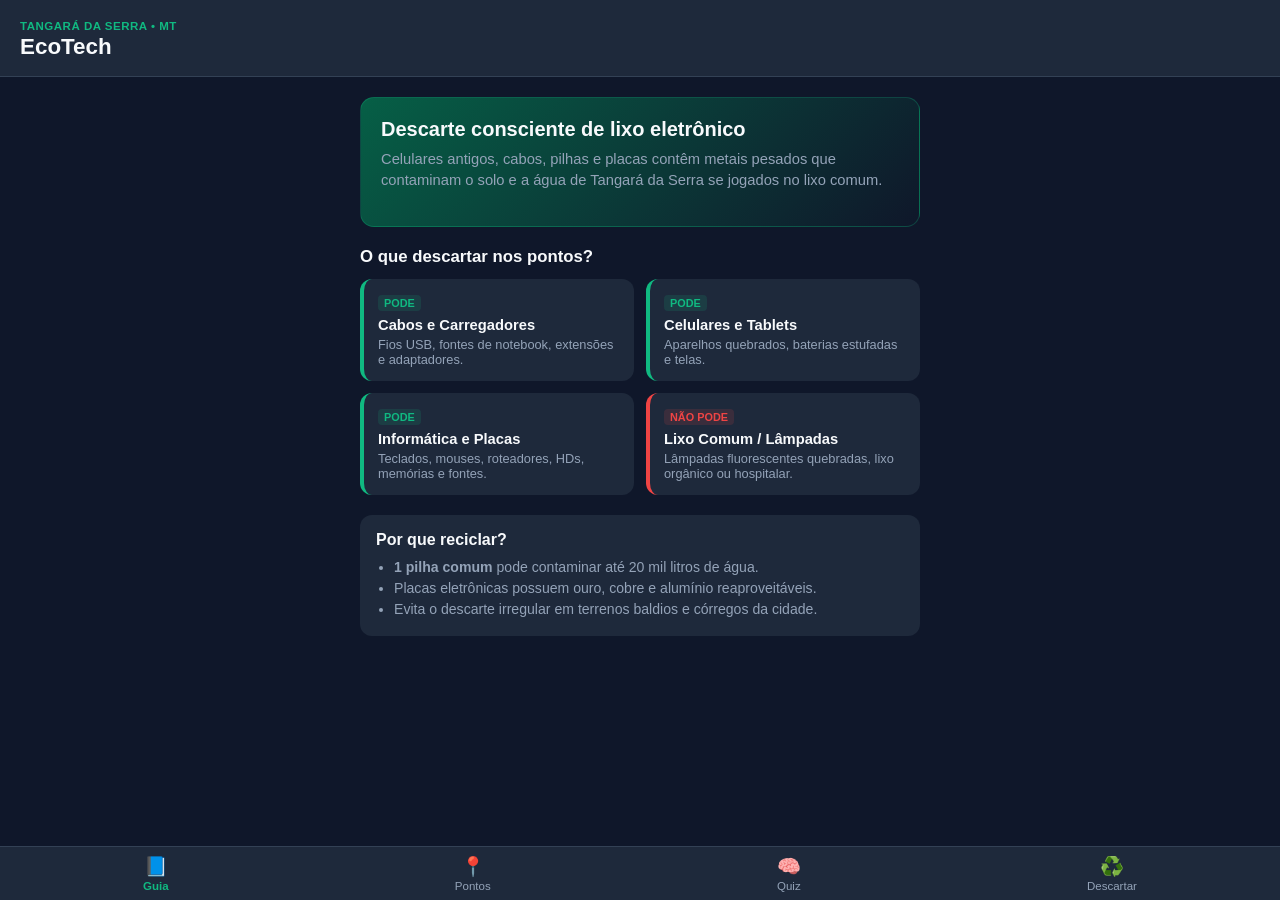
==== index.html @ 79f4b984 "Versao inicial do app EcoTech" ====
<!DOCTYPE html>
<html lang="pt-BR">

<head>
    <meta charset="UTF-8" />
    <meta name="viewport" content="width=device-width, initial-scale=1.0, maximum-scale=1.0, user-scalable=no" />
    <meta name="theme-color" content="#0f172a" />
    <title>EcoTech TGA — Lixo Eletrônico</title>
    <link rel="manifest" href="manifest.json" />
    <link rel="stylesheet" href="style.css" />
</head>

<body>
    <header class="app-header">
        <div class="header-info">
            <span class="badge">Tangará da Serra • MT</span>
            <h1>EcoTech</h1>
        </div>
        <button id="btnInstall" class="btn-install hidden">Instalar App</button>
    </header>

    <main id="app-content">
        <!-- ABA 1: INÍCIO / GUIA -->
        <section id="tab-guia" class="tab-view active">
            <div class="hero-card">
                <h2>Descarte consciente de lixo eletrônico</h2>
                <p>Celulares antigos, cabos, pilhas e placas contêm metais pesados que contaminam o solo e a água de
                    Tangará da Serra se jogados no lixo comum.</p>
            </div>

            <h3>O que descartar nos pontos?</h3>
            <div class="grid-cards">
                <div class="info-card ok">
                    <span class="tag">PODE</span>
                    <h4>Cabos e Carregadores</h4>
                    <p>Fios USB, fontes de notebook, extensões e adaptadores.</p>
                </div>
                <div class="info-card ok">
                    <span class="tag">PODE</span>
                    <h4>Celulares e Tablets</h4>
                    <p>Aparelhos quebrados, baterias estufadas e telas.</p>
                </div>
                <div class="info-card ok">
                    <span class="tag">PODE</span>
                    <h4>Informática e Placas</h4>
                    <p>Teclados, mouses, roteadores, HDs, memórias e fontes.</p>
                </div>
                <div class="info-card no">
                    <span class="tag">NÃO PODE</span>
                    <h4>Lixo Comum / Lâmpadas</h4>
                    <p>Lâmpadas fluorescentes quebradas, lixo orgânico ou hospitalar.</p>
                </div>
            </div>

            <div class="impact-box">
                <h4>Por que reciclar?</h4>
                <ul>
                    <li><strong>1 pilha comum</strong> pode contaminar até 20 mil litros de água.</li>
                    <li>Placas eletrônicas possuem ouro, cobre e alumínio reaproveitáveis.</li>
                    <li>Evita o descarte irregular em terrenos baldios e córregos da cidade.</li>
                </ul>
            </div>
        </section>

        <!-- ABA 2: PONTOS DE COLETA EM TANGARÁ -->
        <section id="tab-pontos" class="tab-view">
            <h2>Pontos de Coleta — Tangará da Serra</h2>
            <p class="subtitle">Locais para entrega voluntária de resíduos eletroeletrônicos na cidade:</p>

            <div class="point-card">
                <div class="point-header">
                    <span class="point-type">Ponto Oficial / Público</span>
                    <h3>SAMAE / Ecopontos Municipais</h3>
                </div>
                <p>Recebimento de pequenos volumes de eletroeletrônicos e resíduos domésticos nos setores da cidade
                    (limite de 1m³ por CPF/dia).</p>
                <a href="https://www.google.com/maps/search/SAMAE+Tangara+da+Serra+MT" target="_blank"
                    class="btn-map">Abrir no Google Maps</a>
            </div>

            <div class="point-card">
                <div class="point-header">
                    <span class="point-type">Ponto Educacional / Parceiro</span>
                    <h3>IFMT / UNEMAT / Escolas Parceiras</h3>
                </div>
                <p>Pontos de entrega voluntária vinculados às campanhas de educação ambiental e coleta seletiva (Recytec
                    / instituições locais).</p>
                <a href="https://www.google.com/maps/search/IFMT+Tangara+da+Serra+MT" target="_blank"
                    class="btn-map">Abrir no Google Maps</a>
            </div>

            <div class="point-card">
                <div class="point-header">
                    <span class="point-type">Ponto Projeto EcoTech</span>
                    <h3>Caixa Coletora — Polo / Parceiro Local</h3>
                </div>
                <p>Ponto temporário de arrecadação de cabos, pilhas, carregadores e pequenos periféricos para destinação
                    ambientalmente correta.</p>
                <a href="https://www.google.com/maps/search/Centro+Tangara+da+Serra+MT" target="_blank"
                    class="btn-map">Ver Localização</a>
            </div>
        </section>

        <!-- ABA 3: QUIZ EDUCATIVO -->
        <section id="tab-quiz" class="tab-view">
            <h2>Quiz EcoTech</h2>
            <p class="subtitle">Teste seus conhecimentos sobre lixo eletrônico (5 perguntas rápidas):</p>

            <div id="quiz-container" class="card-box">
                <div id="quiz-progress">Pergunta 1 de 5</div>
                <h3 id="quiz-question">Carregando...</h3>
                <div id="quiz-options" class="options-list"></div>
                <div id="quiz-feedback" class="feedback hidden"></div>
                <button id="btn-next-question" class="btn-primary hidden">Próxima Pergunta</button>
            </div>

            <div id="quiz-result" class="card-box hidden">
                <h3>Resultado Final</h3>
                <p id="quiz-score-text"></p>
                <button id="btn-restart-quiz" class="btn-primary">Refazer Quiz</button>
            </div>
        </section>

        <!-- ABA 4: REGISTRO DE DESCARTE -->
        <section id="tab-registro" class="tab-view">
            <h2>Registrar Descarte</h2>
            <p class="subtitle">Vai levar algum item ao ponto de coleta em Tangará da Serra? Registre aqui para
                contabilizarmos o impacto do projeto:</p>

            <form id="discard-form" class="card-box">
                <label>Bairro em Tangará da Serra:</label>
                <input type="text" id="bairro" placeholder="Ex: Centro, Vila Alta, Jardim Europa..." required />

                <label>O que você vai descartar?</label>
                <div class="checkbox-group">
                    <label><input type="checkbox" name="item" value="Cabos/Carregadores" /> Cabos e Carregadores</label>
                    <label><input type="checkbox" name="item" value="Pilhas/Baterias" /> Pilhas e Baterias</label>
                    <label><input type="checkbox" name="item" value="Celular/Tablet" /> Celular ou Tablet</label>
                    <label><input type="checkbox" name="item" value="Periféricos/Placas" /> Mouse, Teclado ou
                        Placas</label>
                </div>

                <label>Quantidade aproximada de peças:</label>
                <input type="number" id="qtd" min="1" max="100" value="1" required />

                <button type="submit" class="btn-primary">Confirmar Registro</button>
            </form>

            <div class="stats-card">
                <h4>Impacto Registrado no App</h4>
                <p><strong id="total-registros">0</strong> descartes registrados pela comunidade</p>
                <p><strong id="total-pecas">0</strong> peças encaminhadas para descarte correto</p>
            </div>
        </section>
    </main>

    <!-- NAVEGAÇÃO INFERIOR ESTILO APP -->
    <nav class="bottom-nav">
        <button class="nav-btn active" data-target="tab-guia">
            <span>📘</span>
            <small>Guia</small>
        </button>
        <button class="nav-btn" data-target="tab-pontos">
            <span>📍</span>
            <small>Pontos</small>
        </button>
        <button class="nav-btn" data-target="tab-quiz">
            <span>🧠</span>
            <small>Quiz</small>
        </button>
        <button class="nav-btn" data-target="tab-registro">
            <span>♻️</span>
            <small>Descartar</small>
        </button>
    </nav>

    <script src="app.js"></script>
</body>

</html>
---- style.css ----
:root {
    --bg: #0f172a;
    --surface: #1e293b;
    --primary: #10b981;
    --primary-dark: #059669;
    --text: #f8fafc;
    --muted: #94a3b8;
    --danger: #ef4444;
}

* {
    box-sizing: border-box;
    margin: 0;
    padding: 0;
    font-family: -apple-system, BlinkMacSystemFont, "Segoe UI", Roboto, sans-serif;
}

body {
    background-color: var(--bg);
    color: var(--text);
    padding-bottom: 80px;
}

.app-header {
    background: var(--surface);
    padding: 16px 20px;
    display: flex;
    justify-content: space-between;
    align-items: center;
    border-bottom: 1px solid #334155;
    position: sticky;
    top: 0;
    z-index: 10;
}

.badge {
    font-size: 0.72rem;
    color: var(--primary);
    font-weight: 700;
    text-transform: uppercase;
    letter-spacing: 0.5px;
}

.app-header h1 {
    font-size: 1.4rem;
}

.btn-install {
    background: var(--primary);
    color: #022c22;
    border: none;
    padding: 8px 12px;
    border-radius: 8px;
    font-weight: 700;
    font-size: 0.8rem;
    cursor: pointer;
}

.hidden {
    display: none !important;
}

main {
    padding: 20px;
    max-width: 600px;
    margin: 0 auto;
}

.tab-view {
    display: none;
    animation: fadeIn 0.2s ease-in;
}

.tab-view.active {
    display: block;
}

@keyframes fadeIn {
    from {
        opacity: 0;
        transform: translateY(4px);
    }

    to {
        opacity: 1;
        transform: translateY(0);
    }
}

.hero-card {
    background: linear-gradient(135deg, #065f46, #0f172a);
    border: 1px solid #10b98144;
    padding: 20px;
    border-radius: 14px;
    margin-bottom: 20px;
}

.hero-card h2 {
    font-size: 1.25rem;
    margin-bottom: 8px;
}

.hero-card p,
.subtitle {
    color: var(--muted);
    font-size: 0.92rem;
    line-height: 1.45;
    margin-bottom: 14px;
}

h3 {
    margin-bottom: 12px;
    font-size: 1.05rem;
}

.grid-cards {
    display: grid;
    grid-template-columns: 1fr 1fr;
    gap: 12px;
    margin-bottom: 20px;
}

.info-card {
    background: var(--surface);
    padding: 14px;
    border-radius: 12px;
    border-left: 4px solid var(--primary);
}

.info-card.no {
    border-left-color: var(--danger);
}

.tag {
    font-size: 0.68rem;
    font-weight: 800;
    padding: 2px 6px;
    border-radius: 4px;
    background: #10b98122;
    color: var(--primary);
    display: inline-block;
    margin-bottom: 6px;
}

.info-card.no .tag {
    background: #ef444422;
    color: var(--danger);
}

.info-card h4 {
    font-size: 0.92rem;
    margin-bottom: 4px;
}

.info-card p {
    font-size: 0.8rem;
    color: var(--muted);
}

.impact-box,
.card-box,
.point-card,
.stats-card {
    background: var(--surface);
    padding: 16px;
    border-radius: 12px;
    margin-bottom: 14px;
}

.impact-box ul {
    padding-left: 18px;
    margin-top: 8px;
    color: var(--muted);
    font-size: 0.88rem;
    line-height: 1.5;
}

.point-type {
    font-size: 0.72rem;
    color: var(--primary);
    font-weight: 700;
}

.point-card h3 {
    margin: 4px 0 8px;
}

.point-card p {
    font-size: 0.88rem;
    color: var(--muted);
    margin-bottom: 12px;
}

.btn-map,
.btn-primary {
    display: inline-block;
    width: 100%;
    text-align: center;
    background: var(--primary);
    color: #022c22;
    font-weight: 700;
    text-decoration: none;
    padding: 12px;
    border-radius: 10px;
    border: none;
    font-size: 0.95rem;
    cursor: pointer;
    margin-top: 8px;
}

/* QUIZ */
#quiz-progress {
    font-size: 0.8rem;
    color: var(--primary);
    margin-bottom: 8px;
    font-weight: 600;
}

.options-list {
    display: flex;
    flex-direction: column;
    gap: 8px;
    margin: 14px 0;
}

.option-btn {
    background: #0f172a;
    color: var(--text);
    border: 1px solid #334155;
    padding: 12px;
    border-radius: 8px;
    text-align: left;
    cursor: pointer;
    font-size: 0.9rem;
}

.option-btn.correct {
    border-color: var(--primary);
    background: #065f46;
}

.option-btn.wrong {
    border-color: var(--danger);
    background: #7f1d1d;
}

.feedback {
    font-size: 0.88rem;
    padding: 10px;
    border-radius: 8px;
    background: #0f172a;
    margin-bottom: 10px;
}

/* FORMULÁRIO */
form label {
    display: block;
    font-size: 0.88rem;
    margin: 10px 0 6px;
    font-weight: 600;
}

input[type="text"],
input[type="number"] {
    width: 100%;
    padding: 10px;
    border-radius: 8px;
    border: 1px solid #334155;
    background: #0f172a;
    color: var(--text);
}

.checkbox-group label {
    font-weight: 400;
    display: flex;
    align-items: center;
    gap: 8px;
    margin: 6px 0;
}

/* NAVEGAÇÃO INFERIOR */
.bottom-nav {
    position: fixed;
    bottom: 0;
    left: 0;
    right: 0;
    background: var(--surface);
    border-top: 1px solid #334155;
    display: flex;
    justify-content: space-around;
    padding: 8px 0;
    z-index: 20;
}

.nav-btn {
    background: none;
    border: none;
    color: var(--muted);
    display: flex;
    flex-direction: column;
    align-items: center;
    gap: 2px;
    font-size: 1.2rem;
    cursor: pointer;
}

.nav-btn small {
    font-size: 0.72rem;
}

.nav-btn.active {
    color: var(--primary);
    font-weight: 700;
}
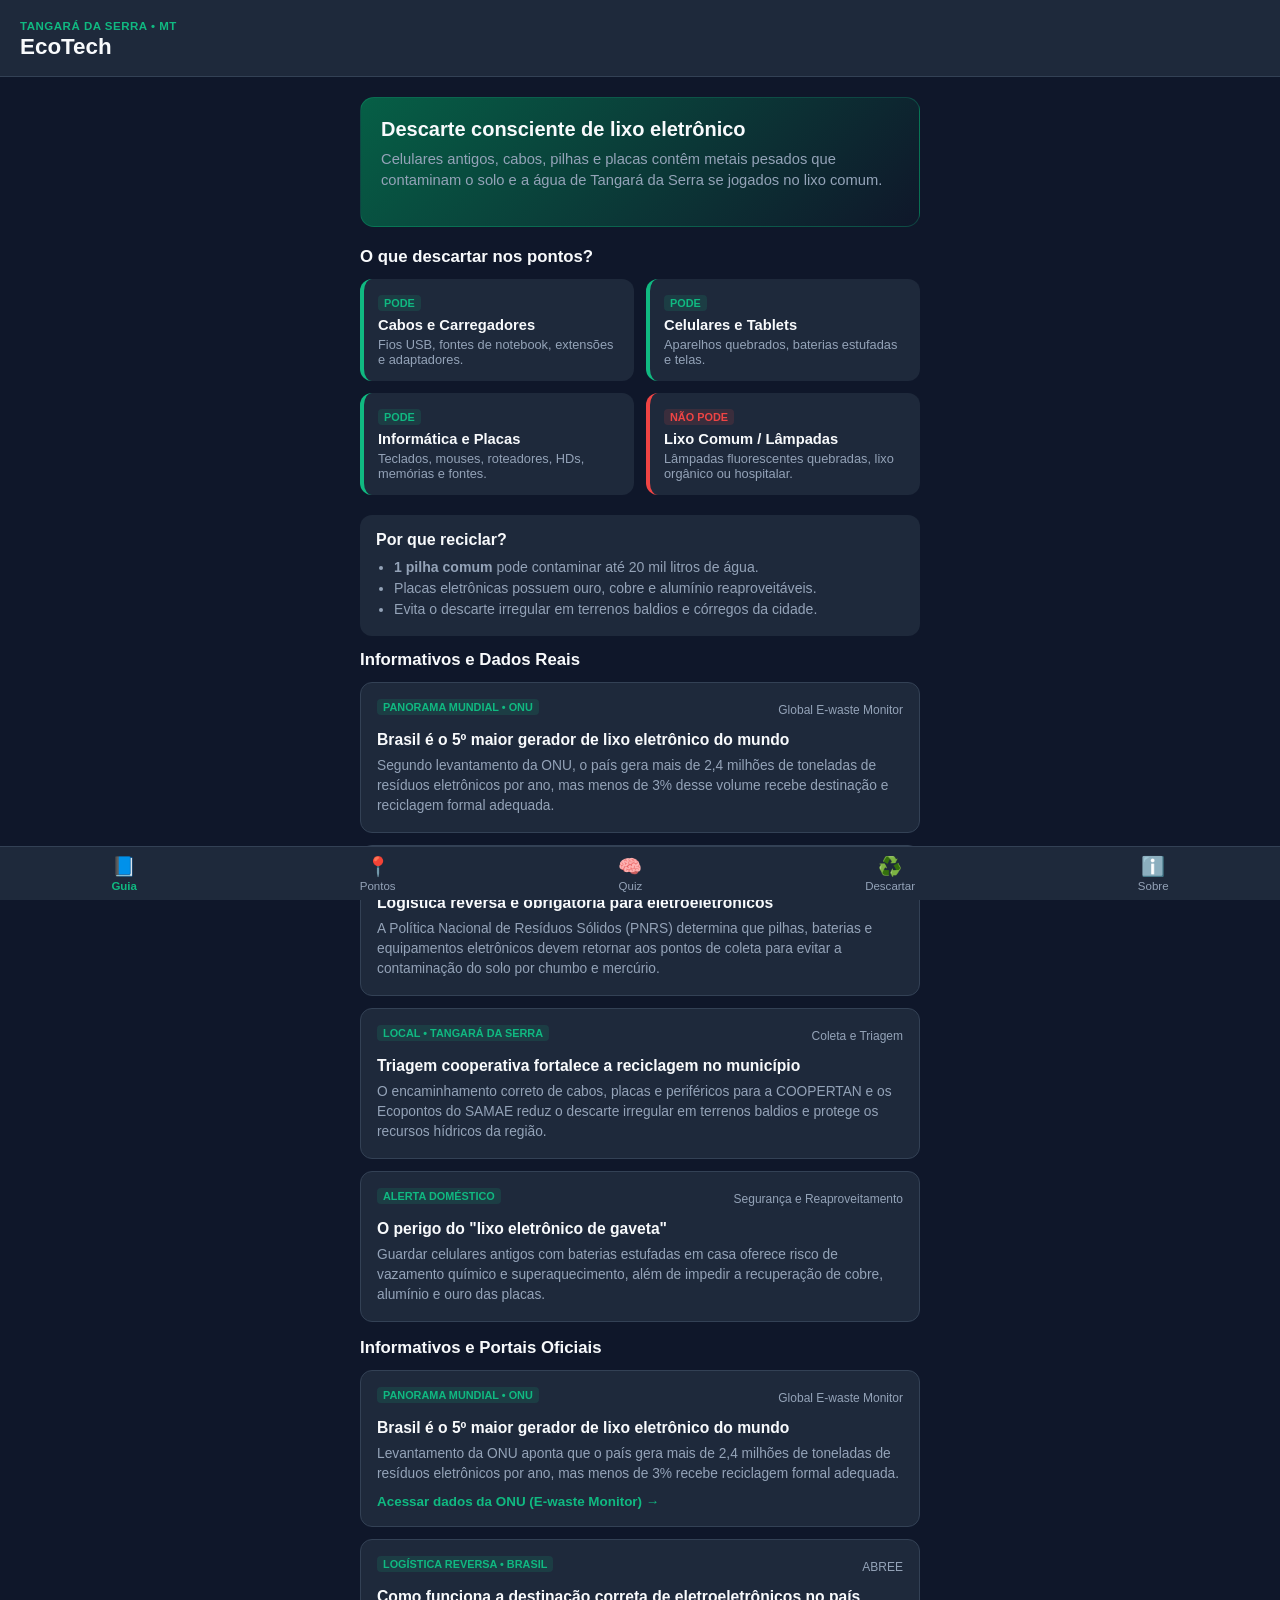
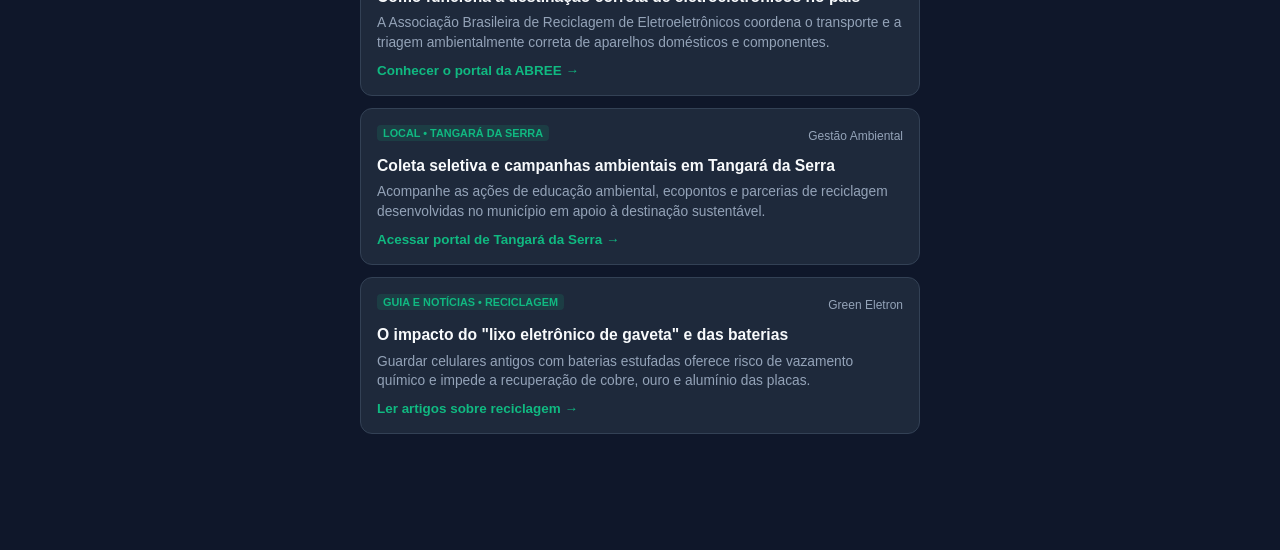
==== commit a994ab5f: "Atualização" ====
--- a/index.html
+++ b/index.html
@@ -62,11 +62,117 @@
             </div>
         </section>
 
+        <h3>Informativos e Dados Reais</h3>
+        <div class="news-list">
+            <article class="news-card">
+                <div class="news-meta">
+                    <span class="tag">PANORAMA MUNDIAL • ONU</span>
+                    <small>Global E-waste Monitor</small>
+                </div>
+                <h4>Brasil é o 5º maior gerador de lixo eletrônico do mundo</h4>
+                <p>Segundo levantamento da ONU, o país gera mais de 2,4 milhões de toneladas de resíduos eletrônicos por
+                    ano, mas menos de 3% desse volume recebe destinação e reciclagem formal adequada.</p>
+            </article>
+
+            <article class="news-card">
+                <div class="news-meta">
+                    <span class="tag">LEGISLAÇÃO • BRASIL</span>
+                    <small>Lei nº 12.305/2010</small>
+                </div>
+                <h4>Logística reversa é obrigatória para eletroeletrônicos</h4>
+                <p>A Política Nacional de Resíduos Sólidos (PNRS) determina que pilhas, baterias e equipamentos
+                    eletrônicos devem retornar aos pontos de coleta para evitar a contaminação do solo por chumbo e
+                    mercúrio.</p>
+            </article>
+
+            <article class="news-card">
+                <div class="news-meta">
+                    <span class="tag">LOCAL • TANGARÁ DA SERRA</span>
+                    <small>Coleta e Triagem</small>
+                </div>
+                <h4>Triagem cooperativa fortalece a reciclagem no município</h4>
+                <p>O encaminhamento correto de cabos, placas e periféricos para a COOPERTAN e os Ecopontos do SAMAE
+                    reduz o descarte irregular em terrenos baldios e protege os recursos hídricos da região.</p>
+            </article>
+
+            <article class="news-card">
+                <div class="news-meta">
+                    <span class="tag">ALERTA DOMÉSTICO</span>
+                    <small>Segurança e Reaproveitamento</small>
+                </div>
+                <h4>O perigo do "lixo eletrônico de gaveta"</h4>
+                <p>Guardar celulares antigos com baterias estufadas em casa oferece risco de vazamento químico e
+                    superaquecimento, além de impedir a recuperação de cobre, alumínio e ouro das placas.</p>
+            </article>
+        </div>
+
+        <h3>Informativos e Portais Oficiais</h3>
+        <div class="news-list">
+            <article class="news-card">
+                <div class="news-meta">
+                    <span class="tag">PANORAMA MUNDIAL • ONU</span>
+                    <small>Global E-waste Monitor</small>
+                </div>
+                <h4>Brasil é o 5º maior gerador de lixo eletrônico do mundo</h4>
+                <p>Levantamento da ONU aponta que o país gera mais de 2,4 milhões de toneladas de resíduos eletrônicos
+                    por ano, mas menos de 3% recebe reciclagem formal adequada.</p>
+                <a href="https://ewastemonitor.info/" target="_blank" rel="noopener noreferrer"
+                    class="news-link">Acessar dados da ONU (E-waste Monitor) →</a>
+            </article>
+
+            <article class="news-card">
+                <div class="news-meta">
+                    <span class="tag">LOGÍSTICA REVERSA • BRASIL</span>
+                    <small>ABREE</small>
+                </div>
+                <h4>Como funciona a destinação correta de eletroeletrônicos no país</h4>
+                <p>A Associação Brasileira de Reciclagem de Eletroeletrônicos coordena o transporte e a triagem
+                    ambientalmente correta de aparelhos domésticos e componentes.</p>
+                <a href="https://abree.org.br/" target="_blank" rel="noopener noreferrer" class="news-link">Conhecer o
+                    portal da ABREE →</a>
+            </article>
+
+            <article class="news-card">
+                <div class="news-meta">
+                    <span class="tag">LOCAL • TANGARÁ DA SERRA</span>
+                    <small>Gestão Ambiental</small>
+                </div>
+                <h4>Coleta seletiva e campanhas ambientais em Tangará da Serra</h4>
+                <p>Acompanhe as ações de educação ambiental, ecopontos e parcerias de reciclagem desenvolvidas no
+                    município em apoio à destinação sustentável.</p>
+                <a href="https://tangaradaserra.mt.gov.br/" target="_blank" rel="noopener noreferrer"
+                    class="news-link">Acessar portal de Tangará da Serra →</a>
+            </article>
+
+            <article class="news-card">
+                <div class="news-meta">
+                    <span class="tag">GUIA E NOTÍCIAS • RECICLAGEM</span>
+                    <small>Green Eletron</small>
+                </div>
+                <h4>O impacto do "lixo eletrônico de gaveta" e das baterias</h4>
+                <p>Guardar celulares antigos com baterias estufadas oferece risco de vazamento químico e impede a
+                    recuperação de cobre, ouro e alumínio das placas.</p>
+                <a href="https://greeneletron.org.br/blog/" target="_blank" rel="noopener noreferrer"
+                    class="news-link">Ler artigos sobre reciclagem →</a>
+            </article>
+        </div>
+
         <!-- ABA 2: PONTOS DE COLETA EM TANGARÁ -->
         <section id="tab-pontos" class="tab-view">
             <h2>Pontos de Coleta — Tangará da Serra</h2>
             <p class="subtitle">Locais para entrega voluntária de resíduos eletroeletrônicos na cidade:</p>
 
+            <div class="point-card featured">
+                <div class="point-header">
+                    <span class="featured-badge">⭐ Recomendado • Ponto Principal</span>
+                    <h3>COOPERTAN — Cooperativa de Reciclagem</h3>
+                </div>
+                <p>Ponto principal parceiro para recebimento, triagem e destinação ambientalmente correta de lixo
+                    eletrônico, cabos, placas, computadores e periféricos em Tangará da Serra.</p>
+                <a href="https://maps.app.goo.gl/ckA5drokcVVUzpir9" target="_blank" rel="noopener noreferrer"
+                    class="btn-map btn-featured">Traçar Rota no Google Maps</a>
+            </div>
+
             <div class="point-card">
                 <div class="point-header">
                     <span class="point-type">Ponto Oficial / Público</span>
@@ -75,7 +181,7 @@
                 <p>Recebimento de pequenos volumes de eletroeletrônicos e resíduos domésticos nos setores da cidade
                     (limite de 1m³ por CPF/dia).</p>
                 <a href="https://www.google.com/maps/search/SAMAE+Tangara+da+Serra+MT" target="_blank"
-                    class="btn-map">Abrir no Google Maps</a>
+                    rel="noopener noreferrer" class="btn-map">Abrir no Google Maps</a>
             </div>
 
             <div class="point-card">
@@ -83,10 +189,10 @@
                     <span class="point-type">Ponto Educacional / Parceiro</span>
                     <h3>IFMT / UNEMAT / Escolas Parceiras</h3>
                 </div>
-                <p>Pontos de entrega voluntária vinculados às campanhas de educação ambiental e coleta seletiva (Recytec
-                    / instituições locais).</p>
+                <p>Pontos de entrega voluntária vinculados às campanhas de educação ambiental e coleta seletiva na rede
+                    de ensino local.</p>
                 <a href="https://www.google.com/maps/search/IFMT+Tangara+da+Serra+MT" target="_blank"
-                    class="btn-map">Abrir no Google Maps</a>
+                    rel="noopener noreferrer" class="btn-map">Abrir no Google Maps</a>
             </div>
 
             <div class="point-card">
@@ -97,7 +203,7 @@
                 <p>Ponto temporário de arrecadação de cabos, pilhas, carregadores e pequenos periféricos para destinação
                     ambientalmente correta.</p>
                 <a href="https://www.google.com/maps/search/Centro+Tangara+da+Serra+MT" target="_blank"
-                    class="btn-map">Ver Localização</a>
+                    rel="noopener noreferrer" class="btn-map">Ver Localização</a>
             </div>
         </section>
 
@@ -152,7 +258,56 @@
                 <p><strong id="total-pecas">0</strong> peças encaminhadas para descarte correto</p>
             </div>
         </section>
+        <!-- ABA 5: SOBRE, SEGURANÇA E DIREITOS AUTORAIS -->
+        <section id="tab-sobre" class="tab-view">
+            <h2>Sobre o EcoTech</h2>
+            <p class="subtitle">Transparência, normas de segurança e informações institucionais do projeto:</p>
+
+            <div class="card-box">
+                <span class="tag">PROPÓSITO DO PROJETO</span>
+                <h3>Por que o EcoTech foi criado?</h3>
+                <p class="legal-text">
+                    O <strong>Projeto EcoTech</strong> é uma iniciativa de extensão universitária do curso de Análise e
+                    Desenvolvimento de Sistemas, desenvolvida com foco na comunidade de <strong>Tangará da Serra -
+                        MT</strong>.
+                </p>
+                <p class="legal-text">
+                    Seu objetivo é unir tecnologia acessível e educação ambiental para orientar a população sobre os
+                    riscos do descarte irregular de resíduos eletroeletrônicos e facilitar o acesso aos pontos de coleta
+                    da cidade.
+                </p>
+            </div>
+
+            <div class="card-box security-card">
+                <span class="tag">NORMAS DE SEGURANÇA</span>
+                <h3>Proteção de Dados e Manuseio</h3>
+                <ul class="legal-list">
+                    <li><strong>Sanitização de Dados (LGPD):</strong> Antes de descartar celulares, notebooks ou HDs,
+                        faça backup, remova chips (SIM) e cartões SD, desvincule suas contas (Google/iCloud) e restaure
+                        o aparelho para os padrões de fábrica.</li>
+                    <li><strong>Segurança Física de Baterias:</strong> Nunca perfure, amasse, desmonte ou incinere
+                        baterias estufadas ou danificadas, pois há risco de vazamento tóxico e incêndio.</li>
+                    <li><strong>Privacidade no Aplicativo:</strong> Este Web App não coleta dados pessoais sensíveis,
+                        não exige cadastro e não utiliza cookies de rastreamento comercial.</li>
+                </ul>
+            </div>
+
+            <div class="card-box">
+                <span class="tag">DIREITOS AUTORAIS E AVISO LEGAL</span>
+                <h3>Propriedade Intelectual</h3>
+                <p class="legal-text">
+                    <strong>© 2026 Projeto EcoTech TGA.</strong> Aplicação desenvolvida exclusivamente para fins
+                    educacionais, comunitários e sem fins lucrativos.
+                </p>
+                <p class="legal-text">
+                    As marcas, logotipos e endereços de entidades públicas e cooperativas citadas (como COOPERTAN, SAMAE
+                    e instituições de ensino) pertencem aos seus respectivos órgãos e são divulgados apenas como
+                    utilidade pública.
+                </p>
+            </div>
+        </section>
     </main>
+
 
     <!-- NAVEGAÇÃO INFERIOR ESTILO APP -->
     <nav class="bottom-nav">
@@ -172,6 +327,10 @@
             <span>♻️</span>
             <small>Descartar</small>
         </button>
+        <button class="nav-btn" data-target="tab-sobre">
+            <span>ℹ️</span>
+            <small>Sobre</small>
+        </button>
     </nav>
 
     <script src="app.js"></script>
--- a/style.css
+++ b/style.css
@@ -189,6 +189,40 @@
     font-size: 0.88rem;
     color: var(--muted);
     margin-bottom: 12px;
+}
+
+.point-card.featured {
+    background: linear-gradient(145deg, #064e3b 0%, var(--surface) 100%);
+    border: 1.5px solid var(--primary);
+    box-shadow: 0 6px 20px rgba(16, 185, 129, 0.16);
+}
+
+.featured-badge {
+    display: inline-block;
+    background: var(--primary);
+    color: #022c22;
+    font-size: 0.72rem;
+    font-weight: 800;
+    text-transform: uppercase;
+    letter-spacing: 0.4px;
+    padding: 4px 10px;
+    border-radius: 6px;
+    margin-bottom: 8px;
+}
+
+.point-card.featured h3 {
+    font-size: 1.15rem;
+    color: #ffffff;
+}
+
+.point-card.featured p {
+    color: #e2e8f0;
+}
+
+.btn-featured {
+    padding: 13px;
+    font-size: 0.98rem;
+    box-shadow: 0 4px 12px rgba(16, 185, 129, 0.25);
 }
 
 .btn-map,
@@ -311,4 +345,90 @@
 .nav-btn.active {
     color: var(--primary);
     font-weight: 700;
+}
+
+/* FEED DE INFORMATIVOS / NOTÍCIAS */
+.news-list {
+    display: flex;
+    flex-direction: column;
+    gap: 12px;
+    margin-bottom: 16px;
+}
+
+.news-card {
+    background: var(--surface);
+    padding: 16px;
+    border-radius: 12px;
+    border: 1px solid #334155;
+}
+
+.news-meta {
+    display: flex;
+    justify-content: space-between;
+    align-items: center;
+    margin-bottom: 8px;
+}
+
+.news-meta small {
+    color: var(--muted);
+    font-size: 0.75rem;
+}
+
+.news-card h4 {
+    font-size: 0.98rem;
+    color: var(--text);
+    margin-bottom: 6px;
+    line-height: 1.35;
+}
+
+.news-card p {
+    font-size: 0.86rem;
+    color: var(--muted);
+    line-height: 1.45;
+}
+
+.news-link {
+    display: inline-block;
+    margin-top: 10px;
+    font-size: 0.84rem;
+    font-weight: 700;
+    color: var(--primary);
+    text-decoration: none;
+}
+
+.news-link:hover {
+    text-decoration: underline;
+}
+
+/* ABA SOBRE, SEGURANÇA E DIREITOS AUTORAIS */
+.legal-text {
+    font-size: 0.88rem;
+    color: var(--muted);
+    line-height: 1.5;
+    margin-top: 8px;
+}
+
+.security-card {
+    border-left: 4px solid #f59e0b;
+}
+
+.security-card .tag {
+    background: rgba(245, 158, 11, 0.15);
+    color: #fbbf24;
+}
+
+.legal-list {
+    padding-left: 18px;
+    margin-top: 10px;
+    color: var(--muted);
+    font-size: 0.86rem;
+    line-height: 1.5;
+}
+
+.legal-list li {
+    margin-bottom: 8px;
+}
+
+.legal-list strong {
+    color: var(--text);
 }
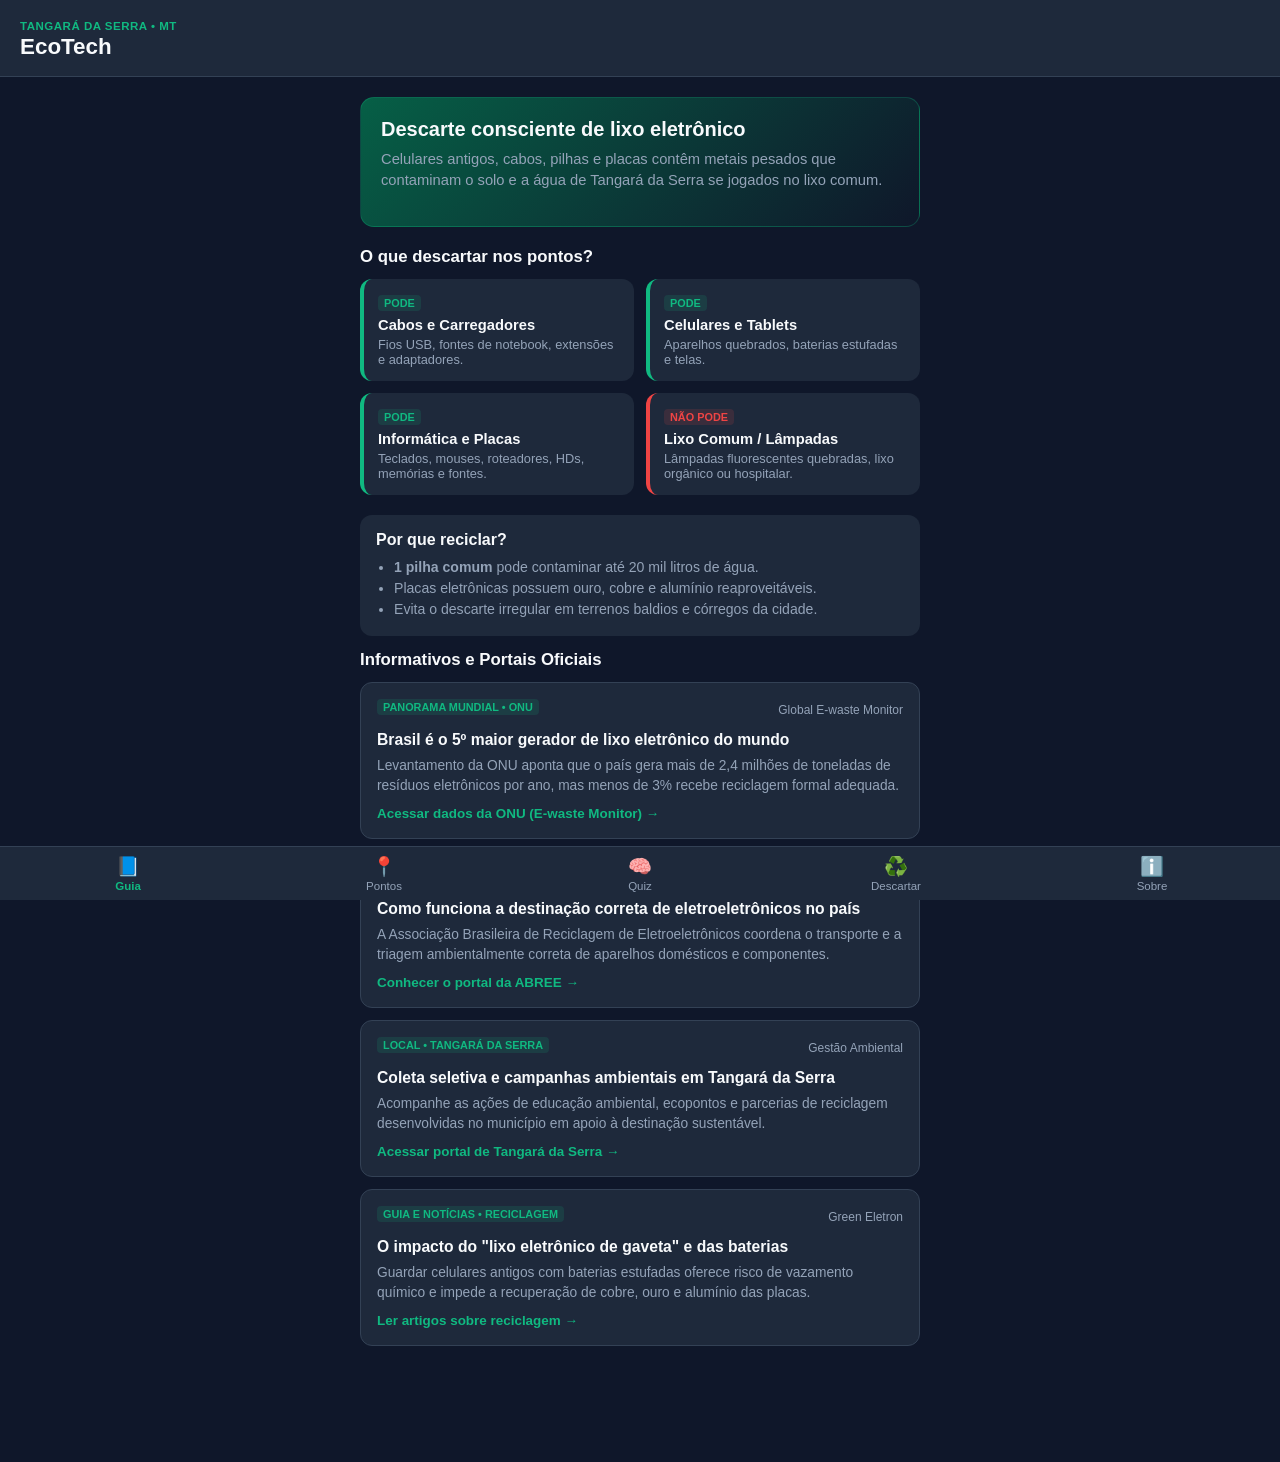
==== commit 2f2ff0d2: "atualização" ====
--- a/index.html
+++ b/index.html
@@ -60,102 +60,60 @@
                     <li>Evita o descarte irregular em terrenos baldios e córregos da cidade.</li>
                 </ul>
             </div>
-        </section>
-
-        <h3>Informativos e Dados Reais</h3>
-        <div class="news-list">
-            <article class="news-card">
-                <div class="news-meta">
-                    <span class="tag">PANORAMA MUNDIAL • ONU</span>
-                    <small>Global E-waste Monitor</small>
-                </div>
-                <h4>Brasil é o 5º maior gerador de lixo eletrônico do mundo</h4>
-                <p>Segundo levantamento da ONU, o país gera mais de 2,4 milhões de toneladas de resíduos eletrônicos por
-                    ano, mas menos de 3% desse volume recebe destinação e reciclagem formal adequada.</p>
-            </article>
-
-            <article class="news-card">
-                <div class="news-meta">
-                    <span class="tag">LEGISLAÇÃO • BRASIL</span>
-                    <small>Lei nº 12.305/2010</small>
-                </div>
-                <h4>Logística reversa é obrigatória para eletroeletrônicos</h4>
-                <p>A Política Nacional de Resíduos Sólidos (PNRS) determina que pilhas, baterias e equipamentos
-                    eletrônicos devem retornar aos pontos de coleta para evitar a contaminação do solo por chumbo e
-                    mercúrio.</p>
-            </article>
-
-            <article class="news-card">
-                <div class="news-meta">
-                    <span class="tag">LOCAL • TANGARÁ DA SERRA</span>
-                    <small>Coleta e Triagem</small>
-                </div>
-                <h4>Triagem cooperativa fortalece a reciclagem no município</h4>
-                <p>O encaminhamento correto de cabos, placas e periféricos para a COOPERTAN e os Ecopontos do SAMAE
-                    reduz o descarte irregular em terrenos baldios e protege os recursos hídricos da região.</p>
-            </article>
-
-            <article class="news-card">
-                <div class="news-meta">
-                    <span class="tag">ALERTA DOMÉSTICO</span>
-                    <small>Segurança e Reaproveitamento</small>
-                </div>
-                <h4>O perigo do "lixo eletrônico de gaveta"</h4>
-                <p>Guardar celulares antigos com baterias estufadas em casa oferece risco de vazamento químico e
-                    superaquecimento, além de impedir a recuperação de cobre, alumínio e ouro das placas.</p>
-            </article>
-        </div>
-
-        <h3>Informativos e Portais Oficiais</h3>
-        <div class="news-list">
-            <article class="news-card">
-                <div class="news-meta">
-                    <span class="tag">PANORAMA MUNDIAL • ONU</span>
-                    <small>Global E-waste Monitor</small>
-                </div>
-                <h4>Brasil é o 5º maior gerador de lixo eletrônico do mundo</h4>
-                <p>Levantamento da ONU aponta que o país gera mais de 2,4 milhões de toneladas de resíduos eletrônicos
-                    por ano, mas menos de 3% recebe reciclagem formal adequada.</p>
-                <a href="https://ewastemonitor.info/" target="_blank" rel="noopener noreferrer"
-                    class="news-link">Acessar dados da ONU (E-waste Monitor) →</a>
-            </article>
-
-            <article class="news-card">
-                <div class="news-meta">
-                    <span class="tag">LOGÍSTICA REVERSA • BRASIL</span>
-                    <small>ABREE</small>
-                </div>
-                <h4>Como funciona a destinação correta de eletroeletrônicos no país</h4>
-                <p>A Associação Brasileira de Reciclagem de Eletroeletrônicos coordena o transporte e a triagem
-                    ambientalmente correta de aparelhos domésticos e componentes.</p>
-                <a href="https://abree.org.br/" target="_blank" rel="noopener noreferrer" class="news-link">Conhecer o
-                    portal da ABREE →</a>
-            </article>
-
-            <article class="news-card">
-                <div class="news-meta">
-                    <span class="tag">LOCAL • TANGARÁ DA SERRA</span>
-                    <small>Gestão Ambiental</small>
-                </div>
-                <h4>Coleta seletiva e campanhas ambientais em Tangará da Serra</h4>
-                <p>Acompanhe as ações de educação ambiental, ecopontos e parcerias de reciclagem desenvolvidas no
-                    município em apoio à destinação sustentável.</p>
-                <a href="https://tangaradaserra.mt.gov.br/" target="_blank" rel="noopener noreferrer"
-                    class="news-link">Acessar portal de Tangará da Serra →</a>
-            </article>
-
-            <article class="news-card">
-                <div class="news-meta">
-                    <span class="tag">GUIA E NOTÍCIAS • RECICLAGEM</span>
-                    <small>Green Eletron</small>
-                </div>
-                <h4>O impacto do "lixo eletrônico de gaveta" e das baterias</h4>
-                <p>Guardar celulares antigos com baterias estufadas oferece risco de vazamento químico e impede a
-                    recuperação de cobre, ouro e alumínio das placas.</p>
-                <a href="https://greeneletron.org.br/blog/" target="_blank" rel="noopener noreferrer"
-                    class="news-link">Ler artigos sobre reciclagem →</a>
-            </article>
-        </div>
+
+            <h3>Informativos e Portais Oficiais</h3>
+            <div class="news-list">
+                <article class="news-card">
+                    <div class="news-meta">
+                        <span class="tag">PANORAMA MUNDIAL • ONU</span>
+                        <small>Global E-waste Monitor</small>
+                    </div>
+                    <h4>Brasil é o 5º maior gerador de lixo eletrônico do mundo</h4>
+                    <p>Levantamento da ONU aponta que o país gera mais de 2,4 milhões de toneladas de resíduos
+                        eletrônicos
+                        por ano, mas menos de 3% recebe reciclagem formal adequada.</p>
+                    <a href="https://ewastemonitor.info/" target="_blank" rel="noopener noreferrer"
+                        class="news-link">Acessar dados da ONU (E-waste Monitor) →</a>
+                </article>
+
+                <article class="news-card">
+                    <div class="news-meta">
+                        <span class="tag">LOGÍSTICA REVERSA • BRASIL</span>
+                        <small>ABREE</small>
+                    </div>
+                    <h4>Como funciona a destinação correta de eletroeletrônicos no país</h4>
+                    <p>A Associação Brasileira de Reciclagem de Eletroeletrônicos coordena o transporte e a triagem
+                        ambientalmente correta de aparelhos domésticos e componentes.</p>
+                    <a href="https://abree.org.br/" target="_blank" rel="noopener noreferrer" class="news-link">Conhecer
+                        o
+                        portal da ABREE →</a>
+                </article>
+
+                <article class="news-card">
+                    <div class="news-meta">
+                        <span class="tag">LOCAL • TANGARÁ DA SERRA</span>
+                        <small>Gestão Ambiental</small>
+                    </div>
+                    <h4>Coleta seletiva e campanhas ambientais em Tangará da Serra</h4>
+                    <p>Acompanhe as ações de educação ambiental, ecopontos e parcerias de reciclagem desenvolvidas no
+                        município em apoio à destinação sustentável.</p>
+                    <a href="https://tangaradaserra.mt.gov.br/" target="_blank" rel="noopener noreferrer"
+                        class="news-link">Acessar portal de Tangará da Serra →</a>
+                </article>
+
+                <article class="news-card">
+                    <div class="news-meta">
+                        <span class="tag">GUIA E NOTÍCIAS • RECICLAGEM</span>
+                        <small>Green Eletron</small>
+                    </div>
+                    <h4>O impacto do "lixo eletrônico de gaveta" e das baterias</h4>
+                    <p>Guardar celulares antigos com baterias estufadas oferece risco de vazamento químico e impede a
+                        recuperação de cobre, ouro e alumínio das placas.</p>
+                    <a href="https://greeneletron.org.br/blog/" target="_blank" rel="noopener noreferrer"
+                        class="news-link">Ler artigos sobre reciclagem →</a>
+                </article>
+            </div>
+        </section>
 
         <!-- ABA 2: PONTOS DE COLETA EM TANGARÁ -->
         <section id="tab-pontos" class="tab-view">
@@ -258,6 +216,7 @@
                 <p><strong id="total-pecas">0</strong> peças encaminhadas para descarte correto</p>
             </div>
         </section>
+
         <!-- ABA 5: SOBRE, SEGURANÇA E DIREITOS AUTORAIS -->
         <section id="tab-sobre" class="tab-view">
             <h2>Sobre o EcoTech</h2>
@@ -308,7 +267,6 @@
         </section>
     </main>
 
-
     <!-- NAVEGAÇÃO INFERIOR ESTILO APP -->
     <nav class="bottom-nav">
         <button class="nav-btn active" data-target="tab-guia">
--- a/style.css
+++ b/style.css
@@ -431,4 +431,9 @@
 
 .legal-list strong {
     color: var(--text);
+}
+
+.nav-btn {
+    flex: 1;
+    /* restante das propriedades... */
 }
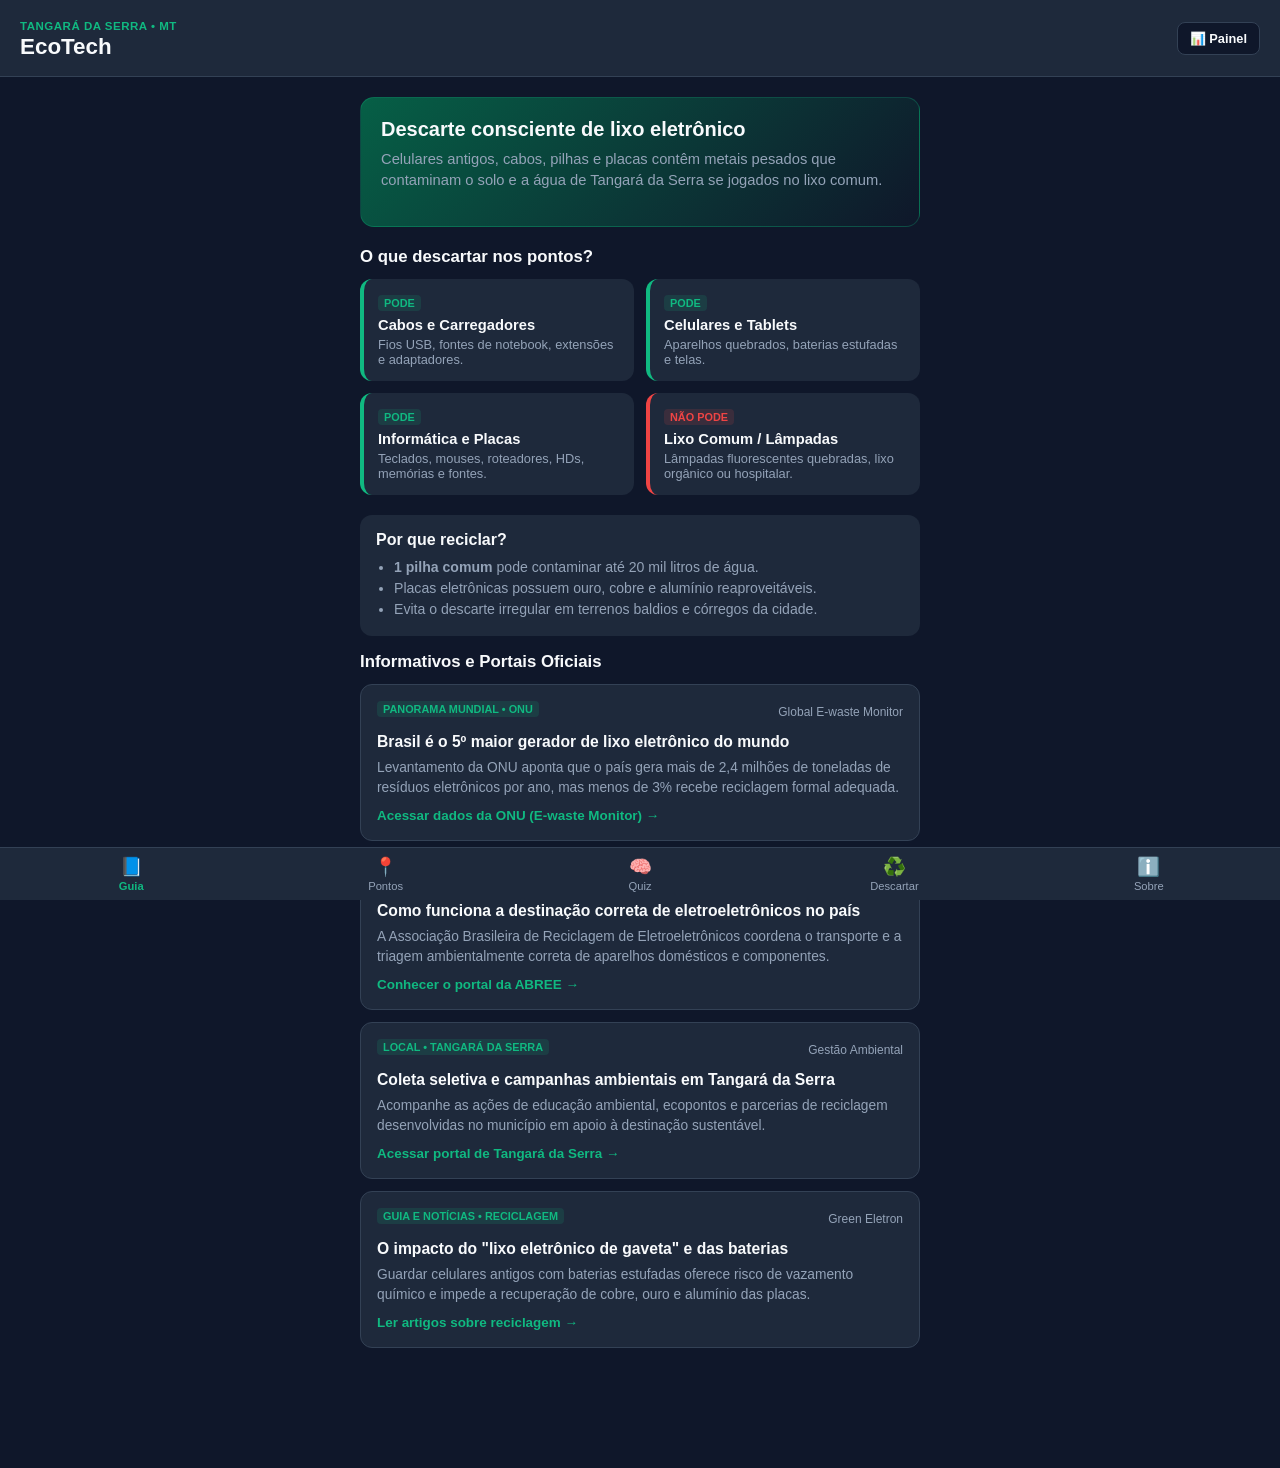
==== commit 0a16f069: "atualização final acho que agora não esteja faltando nada" ====
--- a/index.html
+++ b/index.html
@@ -16,7 +16,10 @@
             <span class="badge">Tangará da Serra • MT</span>
             <h1>EcoTech</h1>
         </div>
-        <button id="btnInstall" class="btn-install hidden">Instalar App</button>
+        <div class="header-actions">
+            <a href="painel.html" class="btn-panel" title="Painel de Monitoramento">📊 Painel</a>
+            <button id="btnInstall" class="btn-install hidden">Instalar App</button>
+        </div>
     </header>
 
     <main id="app-content">
--- a/style.css
+++ b/style.css
@@ -18,7 +18,7 @@
 body {
     background-color: var(--bg);
     color: var(--text);
-    padding-bottom: 80px;
+    padding-bottom: 84px;
 }
 
 .app-header {
@@ -66,13 +66,14 @@
     margin: 0 auto;
 }
 
+/* CONTROLE DE EXIBIÇÃO DAS ABAS */
 .tab-view {
-    display: none;
+    display: none !important;
+}
+
+.tab-view.active {
+    display: block !important;
     animation: fadeIn 0.2s ease-in;
-}
-
-.tab-view.active {
-    display: block;
 }
 
 @keyframes fadeIn {
@@ -106,6 +107,11 @@
     font-size: 0.92rem;
     line-height: 1.45;
     margin-bottom: 14px;
+}
+
+h2 {
+    font-size: 1.3rem;
+    margin-bottom: 6px;
 }
 
 h3 {
@@ -164,7 +170,7 @@
     background: var(--surface);
     padding: 16px;
     border-radius: 12px;
-    margin-bottom: 14px;
+    margin-bottom: 16px;
 }
 
 .impact-box ul {
@@ -175,6 +181,7 @@
     line-height: 1.5;
 }
 
+/* PONTOS DE COLETA */
 .point-type {
     font-size: 0.72rem;
     color: var(--primary);
@@ -189,6 +196,7 @@
     font-size: 0.88rem;
     color: var(--muted);
     margin-bottom: 12px;
+    line-height: 1.45;
 }
 
 .point-card.featured {
@@ -284,6 +292,7 @@
     border-radius: 8px;
     background: #0f172a;
     margin-bottom: 10px;
+    line-height: 1.4;
 }
 
 /* FORMULÁRIO */
@@ -310,6 +319,102 @@
     align-items: center;
     gap: 8px;
     margin: 6px 0;
+}
+
+.stats-card p {
+    font-size: 0.9rem;
+    color: var(--muted);
+    margin-top: 6px;
+}
+
+.stats-card strong {
+    color: var(--primary);
+}
+
+/* FEED DE INFORMATIVOS / NOTÍCIAS */
+.news-list {
+    display: flex;
+    flex-direction: column;
+    gap: 12px;
+    margin-bottom: 16px;
+}
+
+.news-card {
+    background: var(--surface);
+    padding: 16px;
+    border-radius: 12px;
+    border: 1px solid #334155;
+}
+
+.news-meta {
+    display: flex;
+    justify-content: space-between;
+    align-items: center;
+    margin-bottom: 8px;
+}
+
+.news-meta small {
+    color: var(--muted);
+    font-size: 0.75rem;
+}
+
+.news-card h4 {
+    font-size: 0.98rem;
+    color: var(--text);
+    margin-bottom: 6px;
+    line-height: 1.35;
+}
+
+.news-card p {
+    font-size: 0.86rem;
+    color: var(--muted);
+    line-height: 1.45;
+}
+
+.news-link {
+    display: inline-block;
+    margin-top: 10px;
+    font-size: 0.84rem;
+    font-weight: 700;
+    color: var(--primary);
+    text-decoration: none;
+}
+
+.news-link:hover {
+    text-decoration: underline;
+}
+
+/* ABA SOBRE, SEGURANÇA E DIREITOS AUTORAIS */
+.legal-text {
+    font-size: 0.88rem;
+    color: var(--muted);
+    line-height: 1.5;
+    margin-top: 8px;
+}
+
+.security-card {
+    border-left: 4px solid #f59e0b;
+}
+
+.security-card .tag {
+    background: rgba(245, 158, 11, 0.15);
+    color: #fbbf24;
+}
+
+.legal-list {
+    padding-left: 18px;
+    margin-top: 10px;
+    color: var(--muted);
+    font-size: 0.86rem;
+    line-height: 1.5;
+}
+
+.legal-list li {
+    margin-bottom: 8px;
+}
+
+.legal-list strong {
+    color: var(--text);
 }
 
 /* NAVEGAÇÃO INFERIOR */
@@ -321,25 +426,29 @@
     background: var(--surface);
     border-top: 1px solid #334155;
     display: flex;
-    justify-content: space-around;
-    padding: 8px 0;
+    align-items: stretch;
+    padding: 8px 4px;
     z-index: 20;
 }
 
 .nav-btn {
+    flex: 1;
+    min-width: 0;
     background: none;
     border: none;
     color: var(--muted);
     display: flex;
     flex-direction: column;
     align-items: center;
+    justify-content: center;
     gap: 2px;
-    font-size: 1.2rem;
+    font-size: 1.15rem;
     cursor: pointer;
 }
 
 .nav-btn small {
-    font-size: 0.72rem;
+    font-size: 0.7rem;
+    white-space: nowrap;
 }
 
 .nav-btn.active {
@@ -347,93 +456,29 @@
     font-weight: 700;
 }
 
-/* FEED DE INFORMATIVOS / NOTÍCIAS */
-.news-list {
-    display: flex;
-    flex-direction: column;
-    gap: 12px;
-    margin-bottom: 16px;
-}
-
-.news-card {
-    background: var(--surface);
-    padding: 16px;
-    border-radius: 12px;
+/* BOTÃO DE ACESSO AO PAINEL NO CABEÇALHO */
+.header-actions {
+    display: flex;
+    align-items: center;
+    gap: 8px;
+}
+
+.btn-panel {
+    background: #0f172a;
+    color: var(--text);
     border: 1px solid #334155;
-}
-
-.news-meta {
-    display: flex;
-    justify-content: space-between;
-    align-items: center;
-    margin-bottom: 8px;
-}
-
-.news-meta small {
-    color: var(--muted);
-    font-size: 0.75rem;
-}
-
-.news-card h4 {
-    font-size: 0.98rem;
-    color: var(--text);
-    margin-bottom: 6px;
-    line-height: 1.35;
-}
-
-.news-card p {
-    font-size: 0.86rem;
-    color: var(--muted);
-    line-height: 1.45;
-}
-
-.news-link {
-    display: inline-block;
-    margin-top: 10px;
-    font-size: 0.84rem;
-    font-weight: 700;
-    color: var(--primary);
+    padding: 8px 12px;
+    border-radius: 8px;
+    font-weight: 700;
+    font-size: 0.8rem;
     text-decoration: none;
-}
-
-.news-link:hover {
-    text-decoration: underline;
-}
-
-/* ABA SOBRE, SEGURANÇA E DIREITOS AUTORAIS */
-.legal-text {
-    font-size: 0.88rem;
-    color: var(--muted);
-    line-height: 1.5;
-    margin-top: 8px;
-}
-
-.security-card {
-    border-left: 4px solid #f59e0b;
-}
-
-.security-card .tag {
-    background: rgba(245, 158, 11, 0.15);
-    color: #fbbf24;
-}
-
-.legal-list {
-    padding-left: 18px;
-    margin-top: 10px;
-    color: var(--muted);
-    font-size: 0.86rem;
-    line-height: 1.5;
-}
-
-.legal-list li {
-    margin-bottom: 8px;
-}
-
-.legal-list strong {
-    color: var(--text);
-}
-
-.nav-btn {
-    flex: 1;
-    /* restante das propriedades... */
+    display: inline-flex;
+    align-items: center;
+    gap: 5px;
+    transition: border-color 0.15s ease, color 0.15s ease;
+}
+
+.btn-panel:hover {
+    border-color: var(--primary);
+    color: var(--primary);
 }
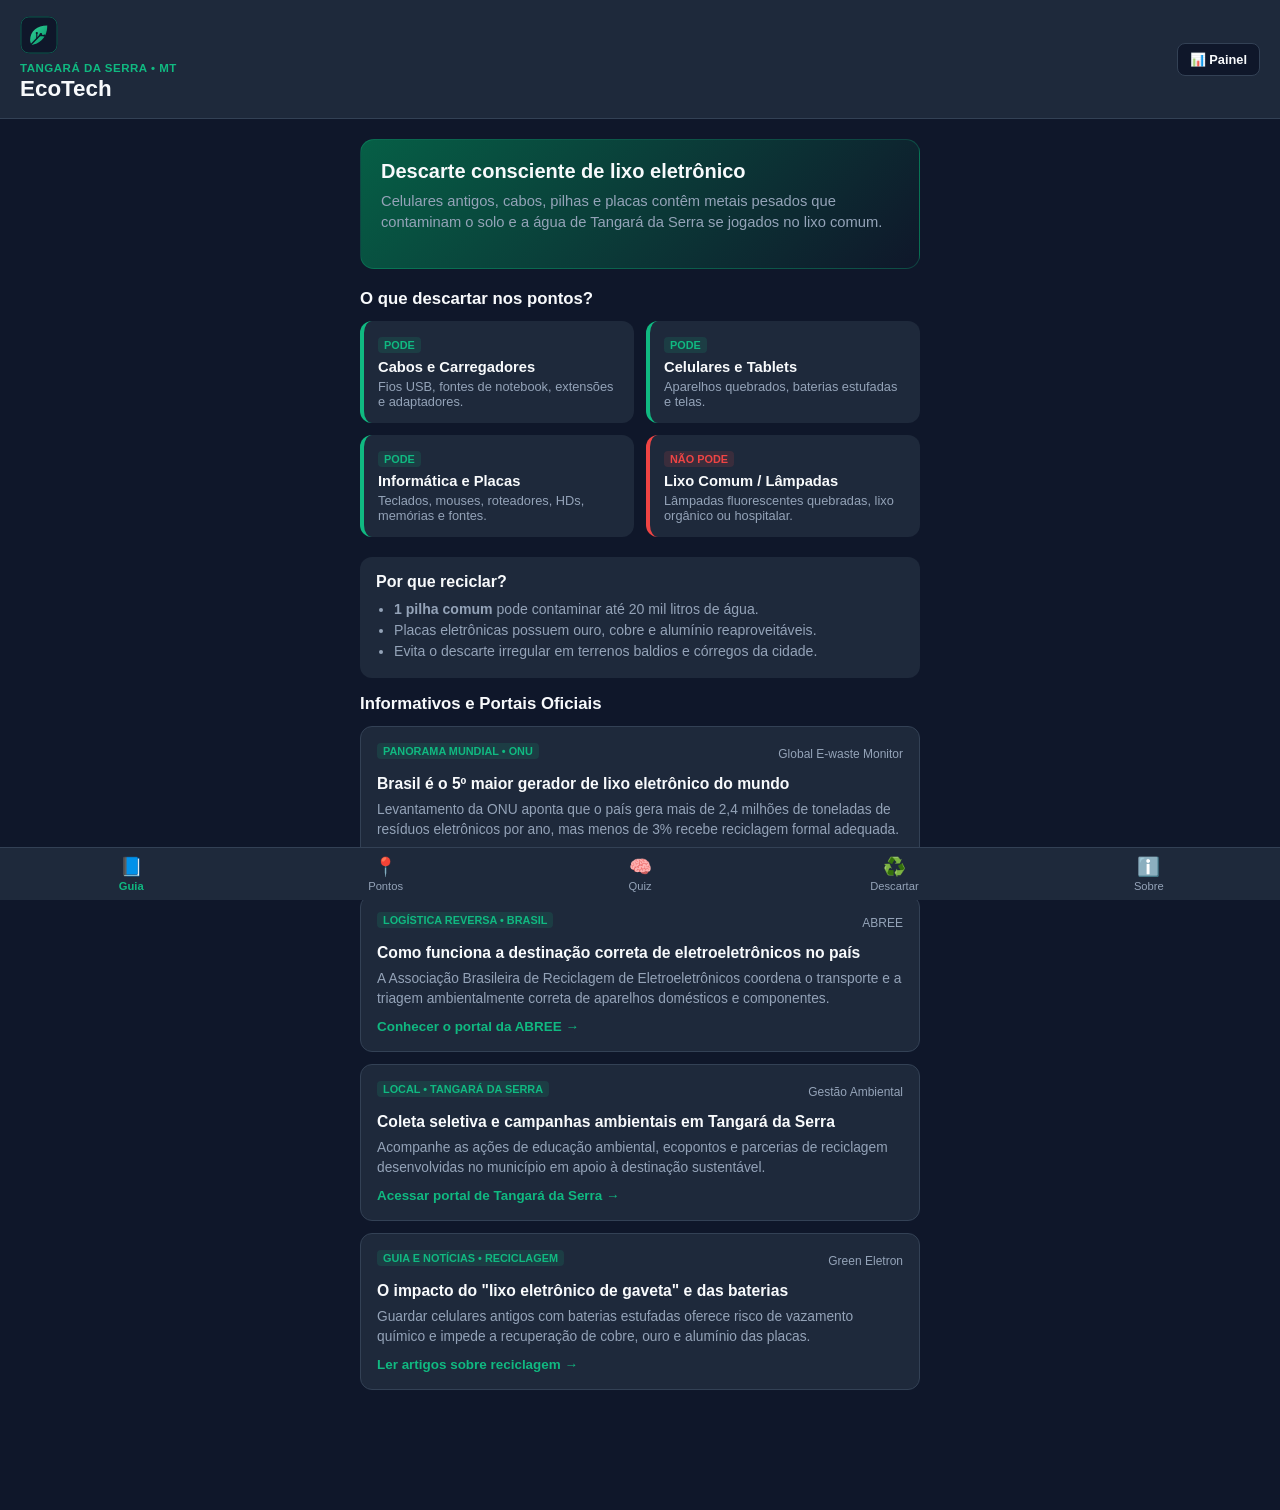
==== commit 4781a76e: "Atualização algumas mudanças na logo pra deixar tudo mais organizadinho" ====
--- a/index.html
+++ b/index.html
@@ -2,6 +2,7 @@
 <html lang="pt-BR">
 
 <head>
+    <link rel="icon" type="image/svg+xml" href="logo-ecotech.svg" />
     <meta charset="UTF-8" />
     <meta name="viewport" content="width=device-width, initial-scale=1.0, maximum-scale=1.0, user-scalable=no" />
     <meta name="theme-color" content="#0f172a" />
@@ -12,9 +13,12 @@
 
 <body>
     <header class="app-header">
-        <div class="header-info">
-            <span class="badge">Tangará da Serra • MT</span>
-            <h1>EcoTech</h1>
+        <div class="brand-box">
+            <img src="logo-ecotech.svg" alt="Símbolo EcoTech" class="brand-logo" />
+            <div class="header-info">
+                <span class="badge">Tangará da Serra • MT</span>
+                <h1>EcoTech</h1>
+            </div>
         </div>
         <div class="header-actions">
             <a href="painel.html" class="btn-panel" title="Painel de Monitoramento">📊 Painel</a>
--- a/style.css
+++ b/style.css
@@ -481,4 +481,17 @@
 .btn-panel:hover {
     border-color: var(--primary);
     color: var(--primary);
+}
+
+CSS .brand-box {
+    display: flex;
+    align-items: center;
+    gap: 10px;
+}
+
+.brand-logo {
+    width: 38px;
+    height: 38px;
+    border-radius: 10px;
+    flex-shrink: 0;
 }
